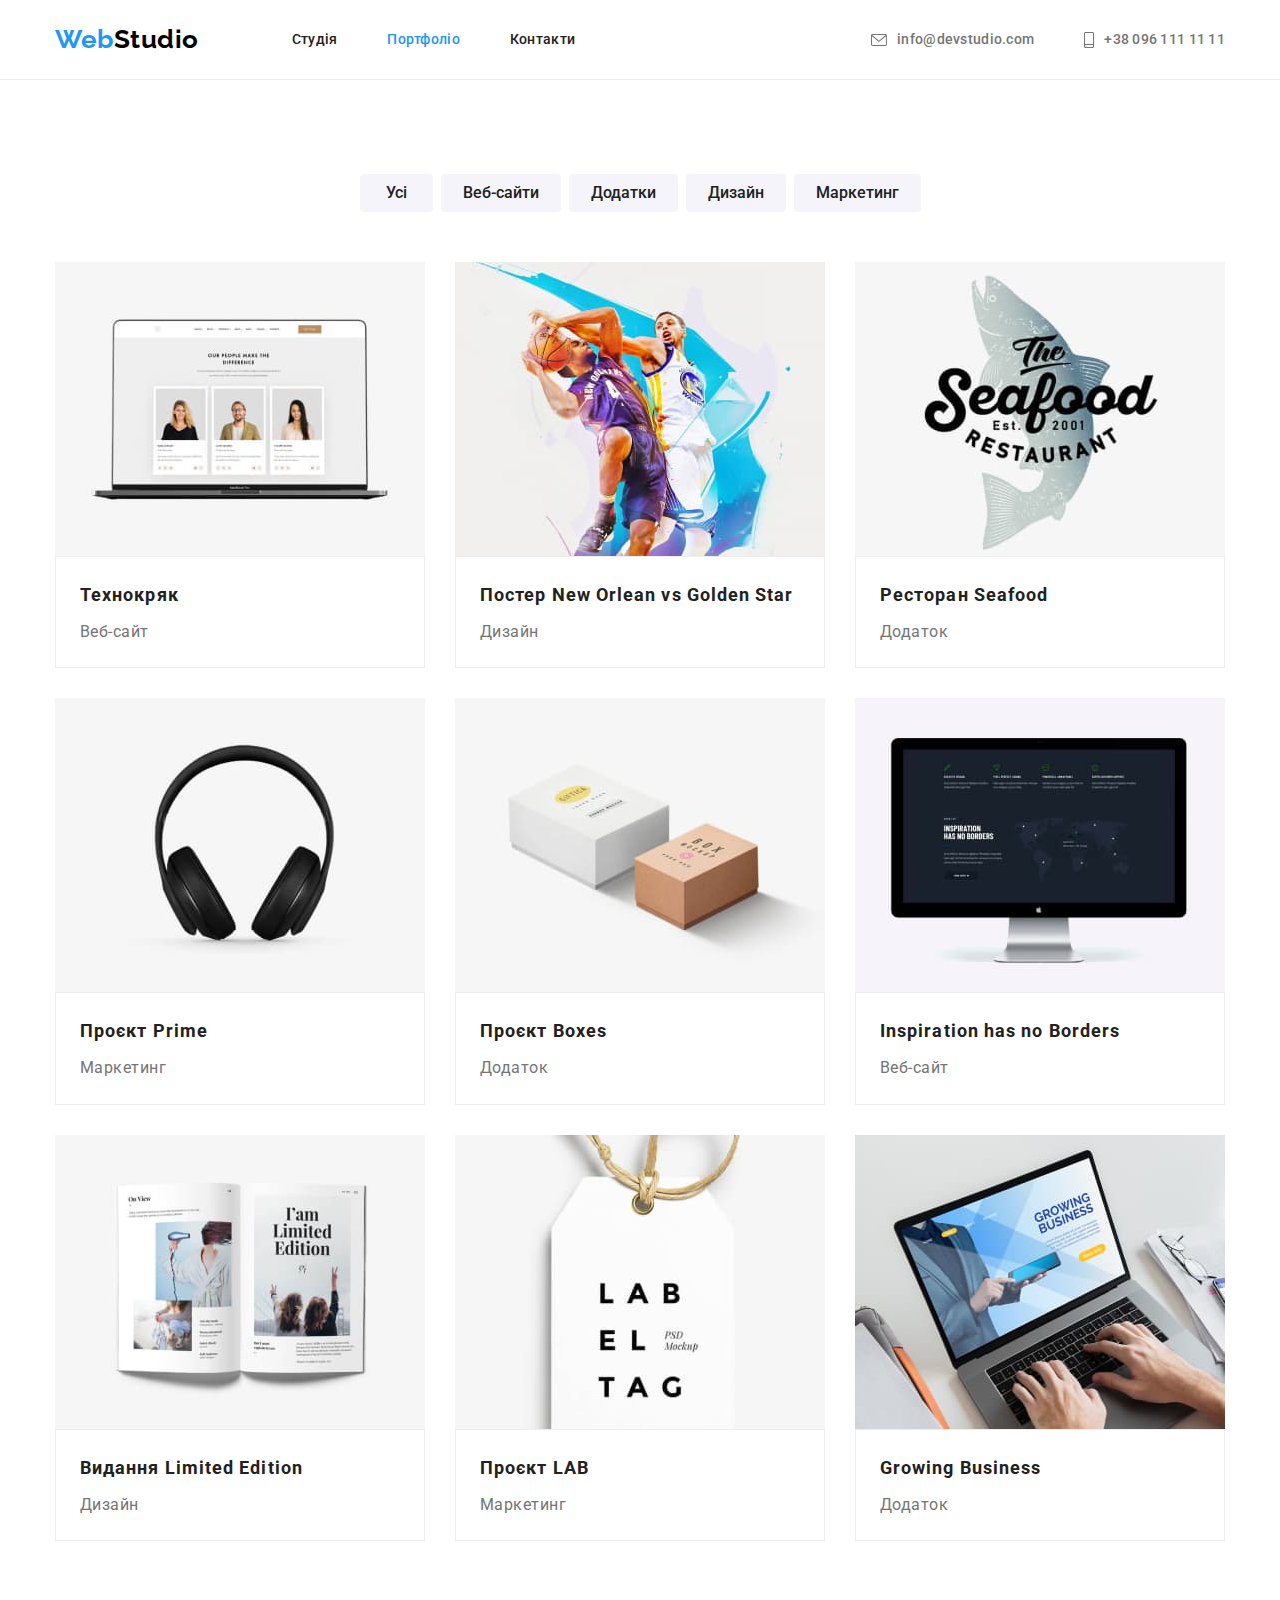
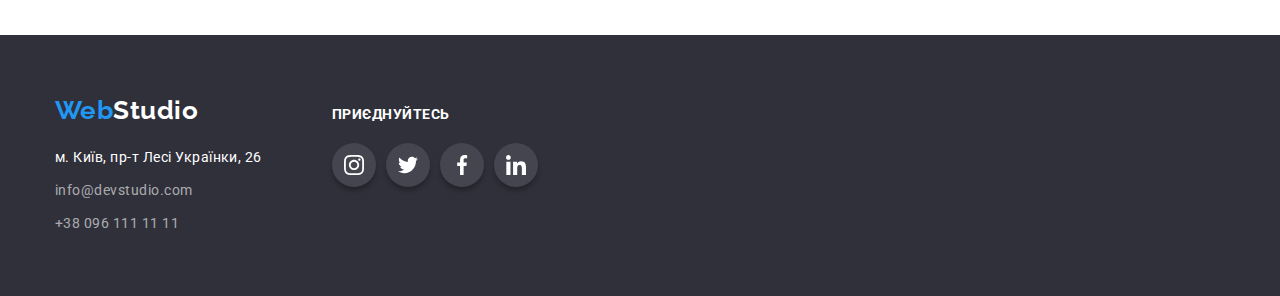
==== portfolio.html @ 4b6e7be2 "start" ====
<!DOCTYPE html>
<html lang="en">
<head>
    <meta charset="UTF-8">
    <meta http-equiv="X-UA-Compatible" content="IE=edge">
    <meta name="viewport" content="width=device-width, initial-scale=1.0">
    <title>Document</title>
    <link href="https://fonts.googleapis.com/css2?family=Raleway:wght@700&family=Roboto:wght@400;500;700;900&display=swap"
        rel="stylesheet">
    <link rel="stylesheet" href="https://cdnjs.cloudflare.com/ajax/libs/modern-normalize/1.1.0/modern-normalize.min.css">
    <link rel="stylesheet" href="./css/styles.css">
</head>
<body class="page">
    <header class="page-header">
        <div class="container main-nav">
        <nav class="site-nav">
            <a href="./index.html" class="logo link"><span class="logo-accent">Web</span><span class="logo-black">Studio</span></a>

            <ul class="list">
                <li class="nav"><a href="./index.html" class="link">Студія</a></li>
                <li class="nav"><a href="./portfolio.html" class="link current">Портфоліо</a></li>
                <li class="nav"><a href="" class="link">Контакти</a></li>
            </ul>
        </nav>
        <ul class="contacts list">

        <li class="nav"><a href="mailto:info@devstudio.com" class="link">
            <svg class="icon" width="16" height="12">
                <use href="./images/icons.svg#icon-envelope"></use>
            </svg>info@devstudio.com</a></li>
        <li class="nav"><a href="tel:+380961111111" class="link">
            <svg class="icon" width="10" height="16">
                <use href="./images/icons.svg#icon-smartphone"></use>
            </svg>+38 096 111 11 11</a></li>
        </ul>
        </div>
    </header>
    <main>
        <section class="section">
            <div class="container">
            <h1 class="visually-hidden">Наші роботи</h1>
            <ul class="list button-list">
                <li class="item">
                    <button type="button" class="button-secondary">Усі</button>
                </li>
                <li class="item">
                    <button type="button" class="button-secondary">Веб-сайти</button>
                </li>
                <li class="item">
                    <button type="button" class="button-secondary">Додатки</button>
                </li>
                <li class="item">
                    <button type="button" class="button-secondary">Дизайн</button>
                </li>
                <li class="item">
                    <button type="button" class="button-secondary">Маркетинг</button>
                </li>
            </ul>
            <ul class="list port-list">
                <li class="port-item">
                    <a href="" class="link">
                    <img src="./images/portfolio1.jpg" alt="Ноутбук" width="370" height="294" class="port-img">
                    <div class="border">
                    <h2 class="portfolio-title">Технокряк</h2>
                    <p class="portfolio-text">Веб-сайт</p>
                    </div>
                    </a>
                </li>
                <li class="port-item">
<a href="" class="link">
                    <img src="./images/portfolio2.jpg" alt="Два баскетболіста" width="370" height="294" class="port-img">
                    <div class="border">
                    <h2 class="portfolio-title">Постер New Orlean vs Golden Star</h2>
                    <p class="portfolio-text">Дизайн</p>
                    </div>
                    </a>
                </li>
                <li class="port-item">

<a href="" class="link">
                    <img src="./images/portfolio3.jpg" alt="Лого ресторану" width="370" height="294" class="port-img">
                    <div class="border">
                    <h2 class="portfolio-title">Ресторан Seafood</h2>
                    <p class="portfolio-text">Додаток</p>
                    </div> 
                    </a>               
                </li>
                <li class="port-item">
<a href="" class="link">
                    <img src="./images/portfolio4.jpg" alt="Навушники" width="370" height="294" class="port-img">
                    <div class="border">
                    <h2 class="portfolio-title">Проєкт Prime</h2>
                    <p class="portfolio-text">Маркетинг</p>
                    </div>
                    </a>
                </li>
                <li class="port-item">
<a href="" class="link">
                    <img src="./images/portfolio5.jpg" alt="Дві коробки" width="370" height="294" class="port-img">
                    <div class="border">
                    <h2 class="portfolio-title">Проєкт Boxes</h2>
                    <p class="portfolio-text">Додаток</p>
                    </div>
                    </a>
                </li>
                <li class="port-item">
<a href="" class="link">
                    <img src="./images/portfolio6.jpg" alt="Монітор" width="370" height="294" class="port-img">
                    <div class="border">
                    <h2 class="portfolio-title">Inspiration has no Borders</h2>
                    <p class="portfolio-text">Веб-сайт</p>
                    </div>
                    </a>
                </li>
                <li class="port-item">
<a href="" class="link">
                    <img src="./images/portfolio7.jpg" alt="Сторінки журналу" width="370" height="294" class="port-img">
                    <div class="border">
                    <h2 class="portfolio-title">Видання Limited Edition</h2>
                    <p class="portfolio-text">Дизайн</p>
                    </div>
                    </a>
                </li>
                <li class="port-item">
<a href="" class="link">
                    <img src="./images/portfolio8.jpg" alt="Етикетка" width="370" height="294" class="port-img">
                    <div class="border">
                    <h2 class="portfolio-title">Проєкт LAB</h2>
                    <p class="portfolio-text">Маркетинг</p>
                    </div>
                    </a>
                </li>
                <li class="port-item">
                    <a href="" class="link">
                    <img src="./images/portfolio9.jpg" alt="Ноутбук" width="370" height="294" class="port-img">
                    <div class="border">
                    <h2 class="portfolio-title">Growing Business</h2>
                    <p class="portfolio-text">Додаток</p>
                    </div>
                    </a>
                </li>

            </ul>
            </div>

        </section>

    </main>
    <footer class="footer">
        <div class="container foot-cont">
            <div>
        <a href="./index.html" class="logo"><span class="logo-accent">Web</span><span class="logo-white">Studio</span></a>
        <address>
            <ul class="list">
                <li class="links">
                    <a href="https://www.google.com/maps/place/%D0%B1%D1%83%D0%BB%D1%8C%D0%B2%D0%B0%D1%80+%D0%9B%D0%B5%D1%81%D1%96+%D0%A3%D0%BA%D1%80%D0%B0%D1%97%D0%BD%D0%BA%D0%B8,+26,+%D0%9A%D0%B8%D1%97%D0%B2,+02000/@50.4265807,30.5361971,17z/data=!3m1!4b1!4m5!3m4!1s0x40d4cf0e033ecbe9:0x57a4dffefec77da0!8m2!3d50.4265807!4d30.5383858"
                        target="_blank" title="noopener noreferrer" class="link address">м. Київ, пр-т Лесі Українки, 26
                    </a>
                </li>
                <li class="links">
                    <a href="mailto:info@devstudio.com" class="link item">info@devstudio.com</a>
                </li>
                <li class="links">
                    <a href="tel:+380961111111" class="link item">+38 096 111 11 11</a>
                </li>
            </ul>
        </address>
        </div>
        <div class="social-media">
            <p class="footer-text">приєднуйтесь</p>
            <ul class="list sm-list">
                <li class="sm-item">
                    <a href="" class="sm-link">
                        <svg width="20" height="20">
                            <use href="./images/icons.svg#icon-instagram"></use>
                        </svg>
                    </a>
                </li>
                <li class="sm-item">
                    <a href="" class="sm-link">
                        <svg width="20" height="20">
                            <use href="./images/icons.svg#icon-twitter"></use>
                        </svg>
                    </a>
                </li>
                <li class="sm-item">
                    <a href="" class="sm-link">
                        <svg width="20" height="20">
                            <use href="./images/icons.svg#icon-facebook"></use>
                        </svg>
                    </a>
                </li>
                <li class="sm-item">
                    <a href="" class="sm-link">
                        <svg width="20" height="20">
                            <use href="./images/icons.svg#icon-linkedin"></use>
                        </svg>
                    </a>
                </li>
            </ul>
        </div>
        </div>
    
    </footer>
    
</body>

</html>
---- css/styles.css ----
:root {
    --primary-text-color: #212121;
    --primary-white-color: #FFFFFF;
    --second-text-color: #757575;
    --accent-color: #2196F3;
    --dark-background-color: #2F303A;
    --light-background-color: #F5F4FA;
    --rarely-black: #000000;
    --page-header-border: #ECECEC;
    --portfolio-border: #EEEEEE;
    --footer-link-color: rgba(255, 255, 255, 0.6);
}

/* body */
.page {
    color: var(--primary-text-color);
    background-color: var(--primary-white-color);
    
    font-family: Roboto, sans-serif;
    letter-spacing: 0.03em;
}
.visually-hidden {
    position: absolute;
    width: 1px;
    height: 1px;
    margin: -1px;
    border: 0;
    padding: 0;

    white-space: nowrap;
    clip-path: inset(100%);
    clip: rect(0 0 0 0);
    overflow: hidden;
}

.container {
    margin-left: auto;
    margin-right: auto;
    width: 1200px;
    padding-left: 15px;
    padding-right: 15px;
}
/* header */
.page-header {
    border-bottom: 1px solid var(--page-header-border);
}

.main-nav {
    display: flex;
    align-items: center;
    
}



.logo-accent {
    color:var(--accent-color);
}

.logo-black {
    color: var(--rarely-black);
}

.logo-white {
    color: var(--primary-white-color);
}

.site-nav .link,
.contacts .link {
    display: flex;
    padding-top: 24px;
    padding-bottom: 24px;
    align-items: center;
    justify-content: center;

    color: var(--primary-text-color);

    font-weight: 500;
    font-size: 14px;
    line-height: 1.14;
    letter-spacing: 0.02em;
}


.site-nav .logo {
    
    margin-right: 93px;

    font-family: Raleway, sans-serif;
    font-weight: 700;
    font-size: 26px;
    line-height: 1.2;

    text-decoration: none;
}


.list .nav:not(:last-child) {
    margin-right: 50px;
}

.site-nav {
    display: flex;
}

.site-nav .list{
    display: flex;
    align-items: center;
}

.contacts {
    display: flex;
    margin-left: auto;
}
.icon {
   margin-right: 10px;
   fill: currentColor;
}
.contacts .link {
    color: var(--second-text-color);
}





.site-nav .link.current {
    color: var(--accent-color);
}

.link {
    text-decoration: none;
}


ul, p, h1, h2, h3 {
    margin-top: 0;
    margin-bottom: 0;
}

ul {
    padding-left: 0;
}
/* hero */
.hero {
    max-width: 1600px;
    height: 600px;
    margin-left: auto;
    margin-right: auto; 
    background-image: linear-gradient(
        to right,
        rgba(47, 48, 58, 0.4),
        rgba(47, 48, 58, 0.4)
    ),
    url('../images/header-img.jpg');
    border: 1px solid #000000;
    box-shadow: 0px 4px 4px rgba(0, 0, 0, 0.25);
    background-repeat: no-repeat;
    background-position: center;
    background-size: cover;
    background-color: #C4C4C4;
    
    padding-top: 200px;
    padding-bottom: 200px;
    text-align: center;
   
}

.hero-title {
    margin-bottom: 30px;

    color: var(--primary-white-color);
   
    font-weight: 900;
    font-size: 44px;
    line-height: 1.36;
    letter-spacing: 0.06em;
    text-transform: uppercase;
}

.button-primery {
    display: inline-block;
    border-radius: 4px;
    min-width: 216px;
    padding: 10px 32px;

    color: var(--primary-white-color);
    background-color: var(--accent-color);

    border: none;

    font-family: inherit;
    font-weight: 700;
    font-size: 16px;
    line-height: 1.9;
    align-items: center;
    letter-spacing: 0.06em;

    cursor: pointer;
}
/* section */

.section {
  padding-top: 94px;
  padding-bottom: 94px;
}
.properties {
     padding-bottom: 0;
}

.items {
    display: flex;
}

.descrip {
    
    width: 270px;
}

.items .descrip + .descrip {
    margin-left: 30px;
}
.prop-picture {
    padding: 25px 100px;
    margin-bottom: 30px;

    width: 270px;
    height: 120px;
    background-color: #F5F4FA;
    border-radius: 4px;
  
}

.title {
    margin-bottom: 10px;

    font-weight: 700;
    font-size: 14px;
    line-height: 1.14;
    text-transform: uppercase;
}

.text {
        color: var(--second-text-color);

        font-size: 14px;
        line-height: 1.7;
}

.main-title {
    margin-bottom: 50px;

    font-weight: 700;
    font-size: 36px;
    line-height: 1.2;
    text-align: center;

}

.work {
    display: flex;
}

.work .pictures + .pictures {
    margin-left: 30px;
}
.team-list {
    display: flex;
}

.team-list .team-item + .team-item {
    margin-left: 30px;
}

.team {
    padding-top: 94px;
    padding-bottom: 94px;
    background-color: var(--light-background-color);
}
.team-thumb {
    background-color: var(--primary-white-color);
    text-align: center;
    padding-bottom: 30px;
    box-shadow: 0px 1px 3px rgba(0, 0, 0, 0.12), 0px 1px 1px rgba(0, 0, 0, 0.14), 0px 2px 1px rgba(0, 0, 0, 0.2);
    border-radius: 0px 0px 4px 4px;
    
}

.photo {
   display: block;
   margin-bottom: 30px;
  
}

.subtitle {
    margin-bottom: 10px;

    font-weight: 500;
    font-size: 16px;
    line-height: 1.2;
}

.desc {
    

    color: var(--second-text-color);
    font-size: 16px;
    line-height: 1.2;

    
}

.soc-med-list {
    display: flex;
    margin: 16px 32px 0;
}
.soc-med-link {
    display: block;
    width: 44px;
    height: 44px;
    padding: 12px 12px;
    border-radius: 50%;
    fill: #AFB1B8;
    
}

    
.soc-med-link:hover,
.soc-med-link:focus {
    fill: var(--primary-white-color);
    background-color: var(--accent-color);
}
.soc-med-item + .soc-med-item {
    margin-left: 10px;
}


.list {
    list-style: none;
}
.clients {
    padding-top: 94px;
    padding-bottom: 94px;
}
.clients-list {
    display: flex;
}
.client-item {
    padding: 16px 32px;
    width: 170px;
    height: 92px;
    border: 1px solid #AFB1B8;
    border-radius: 4px;
}

.client-item + .client-item {
    margin-left: 30px;
}

.client-link {
    display: flex;
    width: 106px;
    height: 60px;
    align-items: center;
    justify-content: center;
    fill: #AFB1B8;

}
.client-link:hover,
.client-link:focus {
    fill: var(--accent-color);
}
/* footer */
.footer {
    padding-top: 60px;
    padding-bottom: 60px;
}

.footer .logo {
    display: block; 
    margin-top: 0;
    margin-right: 0;
    margin-bottom: 20px;

    font-family: Raleway, sans-serif;
    font-weight: 700;
    font-size: 26px;
    line-height: 1.2;
    
    text-decoration: none;
}
    
.footer .links {
    display: block;
}

.footer .links:not(:last-child) {
    margin-bottom: 9px;
}

.footer {
    background-color: var(--dark-background-color);
}

.footer .address {
    color: var(--primary-white-color);

    font-style: normal;
    font-size: 14px;
    line-height: 1.7;
}
.foot-cont {
    display: flex;
}
.footer-text {
    margin-top: 12px;
    margin-bottom: 20px;
    font-weight: 700;
    font-size: 14px;
    line-height: 1.14;
    
    text-transform: uppercase;
    
    color: var(--primary-white-color);
}
.social-media {
    margin-left: 70px;
}
.sm-list {
  display: flex;
}
.sm-item + .sm-item {
     margin-left: 10px;
}
.sm-link {
    display: block;
    width: 44px;
    height: 44px;
    border-radius: 50%;
    background-color: rgba(255, 255, 255, 0.1);
    
    box-shadow: 0px 4px 4px rgba(0, 0, 0, 0.25);
    padding: 12px 12px;
    fill: var(--primary-white-color);

}
.sm-link:hover,
.sm-link:focus {
    background-color: var(--accent-color);
}




.item {
    color: var(--footer-link-color);
    
    font-style: normal;
    font-size: 14px;
    line-height: 1.7;     
}

.link:hover,
.link:focus {
    color: var(--accent-color);
    
}

/* portfolio */
.button-list {
    display: flex;
    justify-content: center;
    margin-bottom: 50px;
}

.button-list .item + .item {
    margin-left: 8px;
}

.button-secondary {
    border-radius: 4px;
    padding: 6px 22px;
    min-width: 73px;

    color: var(--primary-text-color);
    background-color: var(--light-background-color);

    border: none;

    font-family: inherit;
    font-weight: 500;
    font-size: 16px;
    line-height: 1.6;
    text-align: center;

    cursor: pointer;
}

.port-list {
    display: flex;
    flex-wrap: wrap;
}

.port-item {
    margin-right: 30px;
    margin-bottom: 30px;
}

.port-item:nth-child(3n) {
    margin-right: 0;
}

.port-item:nth-last-child(-n+3) {
    margin-bottom: 0px;
}
.port-item .link {
    display: block;
}
.port-item .link:hover {
    box-shadow: 0px 4px 4px rgba(0, 0, 0, 0.25);
}

.port-img {
    display: block;
}

.border {
    border: 1px solid var(--portfolio-border);
    padding: 20px 24px;
}

.portfolio-title {
    margin-bottom: 4px;
    color: var(--primary-text-color);
    font-weight: 700;
    font-size: 18px;
    line-height: 2;
    letter-spacing: 0.06em;
}


.portfolio-text {
    color: var(--second-text-color);

    font-size: 16px;
    line-height: 1.9;
}

.button-secondary:hover,
.button-secondary:focus {
    color: var(--primary-white-color);
    background-color: var(--accent-color);
    box-shadow: 0px 4px 4px rgba(0, 0, 0, 0.25);
}
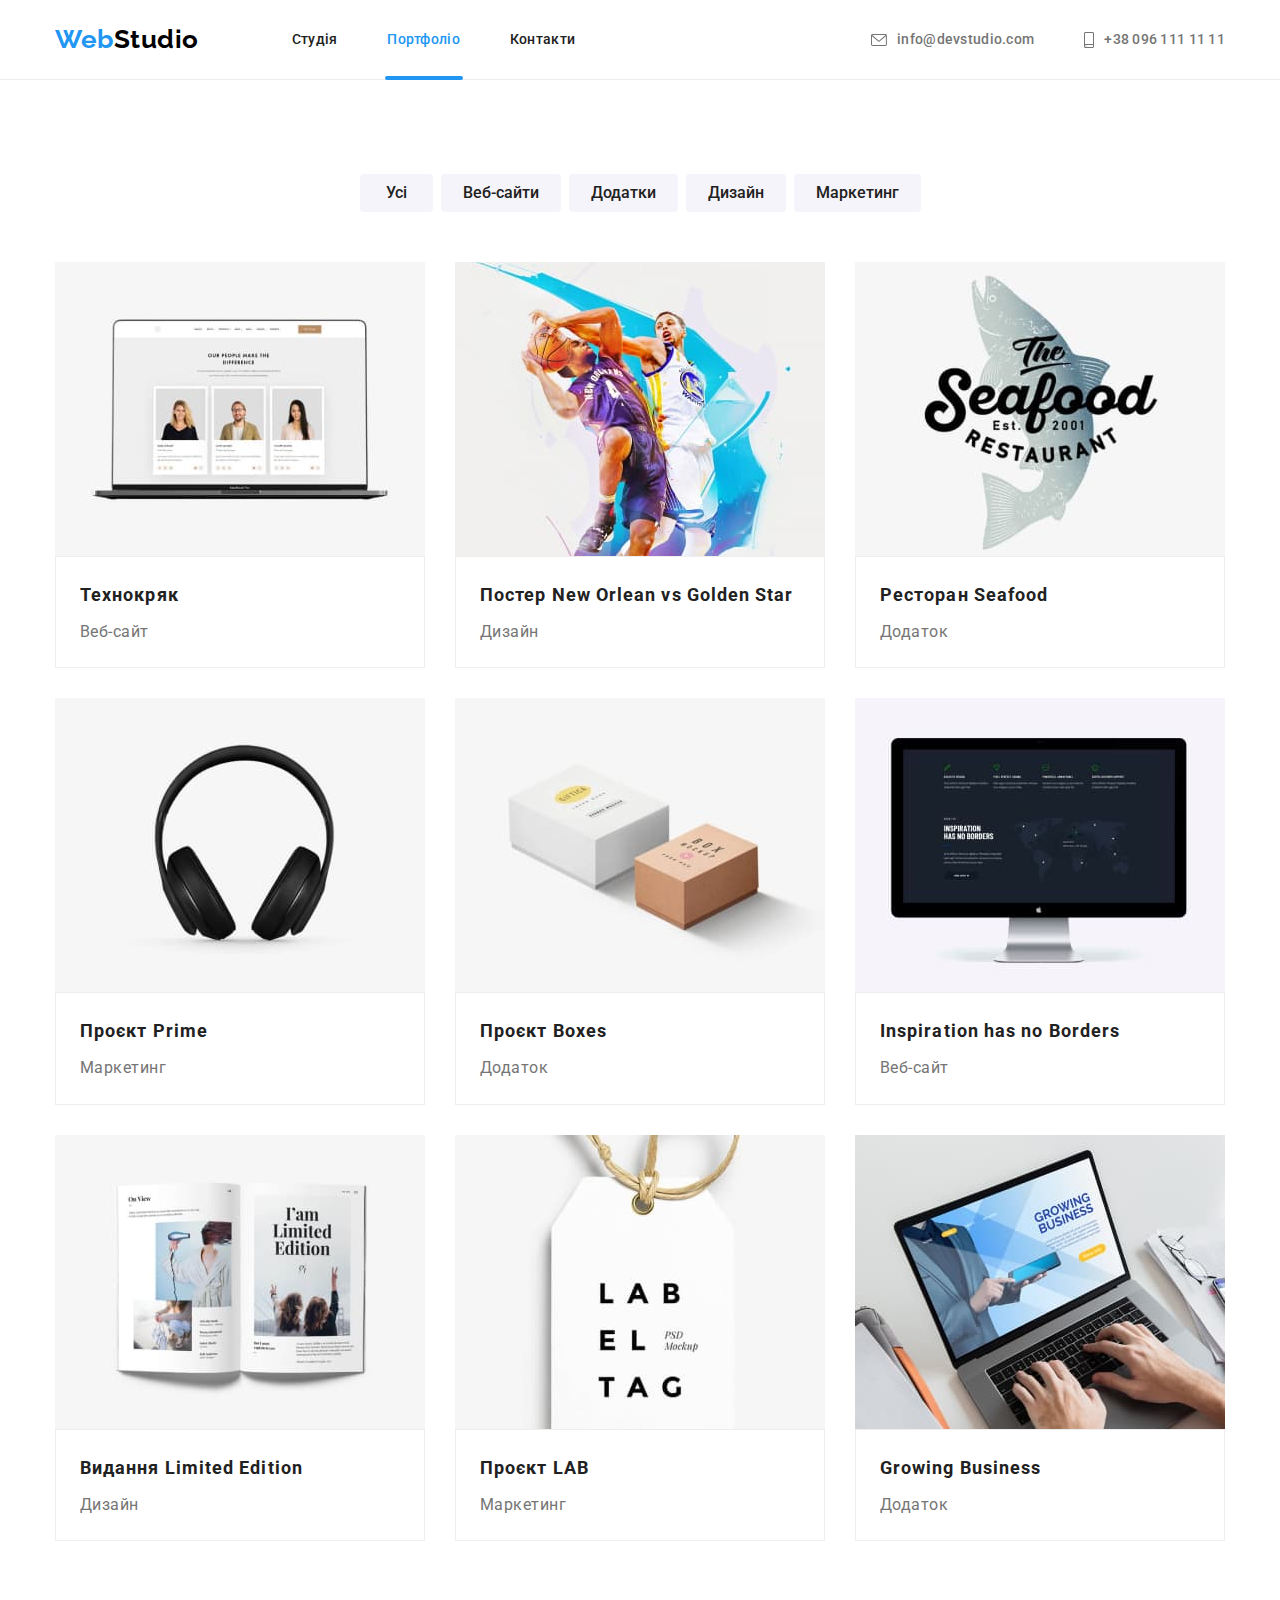
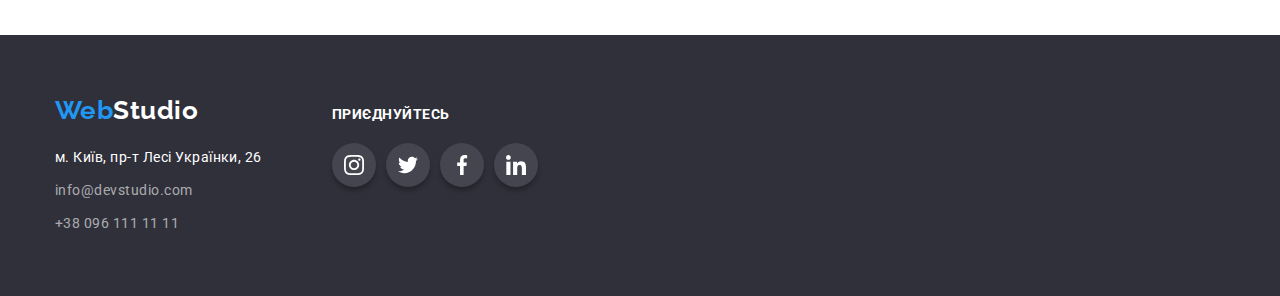
==== commit 23370222: "add modal" ====
--- a/portfolio.html
+++ b/portfolio.html
@@ -18,7 +18,7 @@
 
             <ul class="list">
                 <li class="nav"><a href="./index.html" class="link">Студія</a></li>
-                <li class="nav"><a href="./portfolio.html" class="link current">Портфоліо</a></li>
+                <li class="nav"><a href="./portfolio.html" class="link current current-portfolio">Портфоліо</a></li>
                 <li class="nav"><a href="" class="link">Контакти</a></li>
             </ul>
         </nav>
@@ -59,10 +59,13 @@
             <ul class="list port-list">
                 <li class="port-item">
                     <a href="" class="link">
+                        
                     <img src="./images/portfolio1.jpg" alt="Ноутбук" width="370" height="294" class="port-img">
+                   
                     <div class="border">
                     <h2 class="portfolio-title">Технокряк</h2>
                     <p class="portfolio-text">Веб-сайт</p>
+                    
                     </div>
                     </a>
                 </li>
--- a/css/styles.css
+++ b/css/styles.css
@@ -122,7 +122,31 @@
 
 
 
-
+.current {
+    position: relative;
+
+}
+.current::after {
+   position: absolute;
+   bottom: -8px;
+   content: "";
+   width: 48px; 
+   height: 4px;
+   border-radius: 2px;
+   background-color: var(--accent-color);
+}
+
+.current-portfolio::after { 
+    position: absolute;
+    bottom: -8px;
+    
+    content: "";
+    width: 78px;
+    height: 4px;
+    border-radius: 2px;
+    background-color: var(--accent-color);
+    
+}
 
 .site-nav .link.current {
     color: var(--accent-color);
@@ -198,6 +222,31 @@
 
     cursor: pointer;
 }
+.backdrop {
+    position: fixed;
+    top: 0;
+    left: 0;
+    width: 100%;
+    height:100%;
+    background-color: rgba(0, 0, 0, 0.2);
+    
+}
+.backdrop.is-hidden {
+    opacity: 0;
+    pointer-events: none;
+}
+.modal {
+    position: absolute;
+    top: 50%;
+    left: 50%;
+    transform: translate(-50%, -50%);
+    width: 528px;
+    height: 581px;
+    background-color: var(--primary-white-color);
+    box-shadow: 0px 1px 3px rgba(0, 0, 0, 0.12), 0px 1px 1px rgba(0, 0, 0, 0.14), 0px 2px 1px rgba(0, 0, 0, 0.2);
+    border-radius: 4px;
+
+}
 /* section */
 
 .section {
@@ -259,6 +308,33 @@
 
 .work {
     display: flex;
+}
+.pictures {
+    display: block;
+    position: relative;
+
+}
+.work-picture { 
+    display: block;
+}
+.picture-desc {
+    
+    position: absolute;
+    bottom: 0;
+    height: 70px;
+    width: 100%;
+    background-color: rgba(47, 48, 58, 0.8);
+    padding-top: 27px;
+    padding-bottom: 27px;
+    color: var(--primary-white-color);
+    
+    text-shadow: 0px 4px 4px rgba(0, 0, 0, 0.25);
+    font-weight: 700;
+    font-size: 14px;
+    line-height: 1.14;
+    text-align: center;
+    text-transform: uppercase;
+
 }
 
 .work .pictures + .pictures {
@@ -515,7 +591,11 @@
 }
 .port-item .link {
     display: block;
-}
+    
+}
+
+
+
 .port-item .link:hover {
     box-shadow: 0px 4px 4px rgba(0, 0, 0, 0.25);
 }
